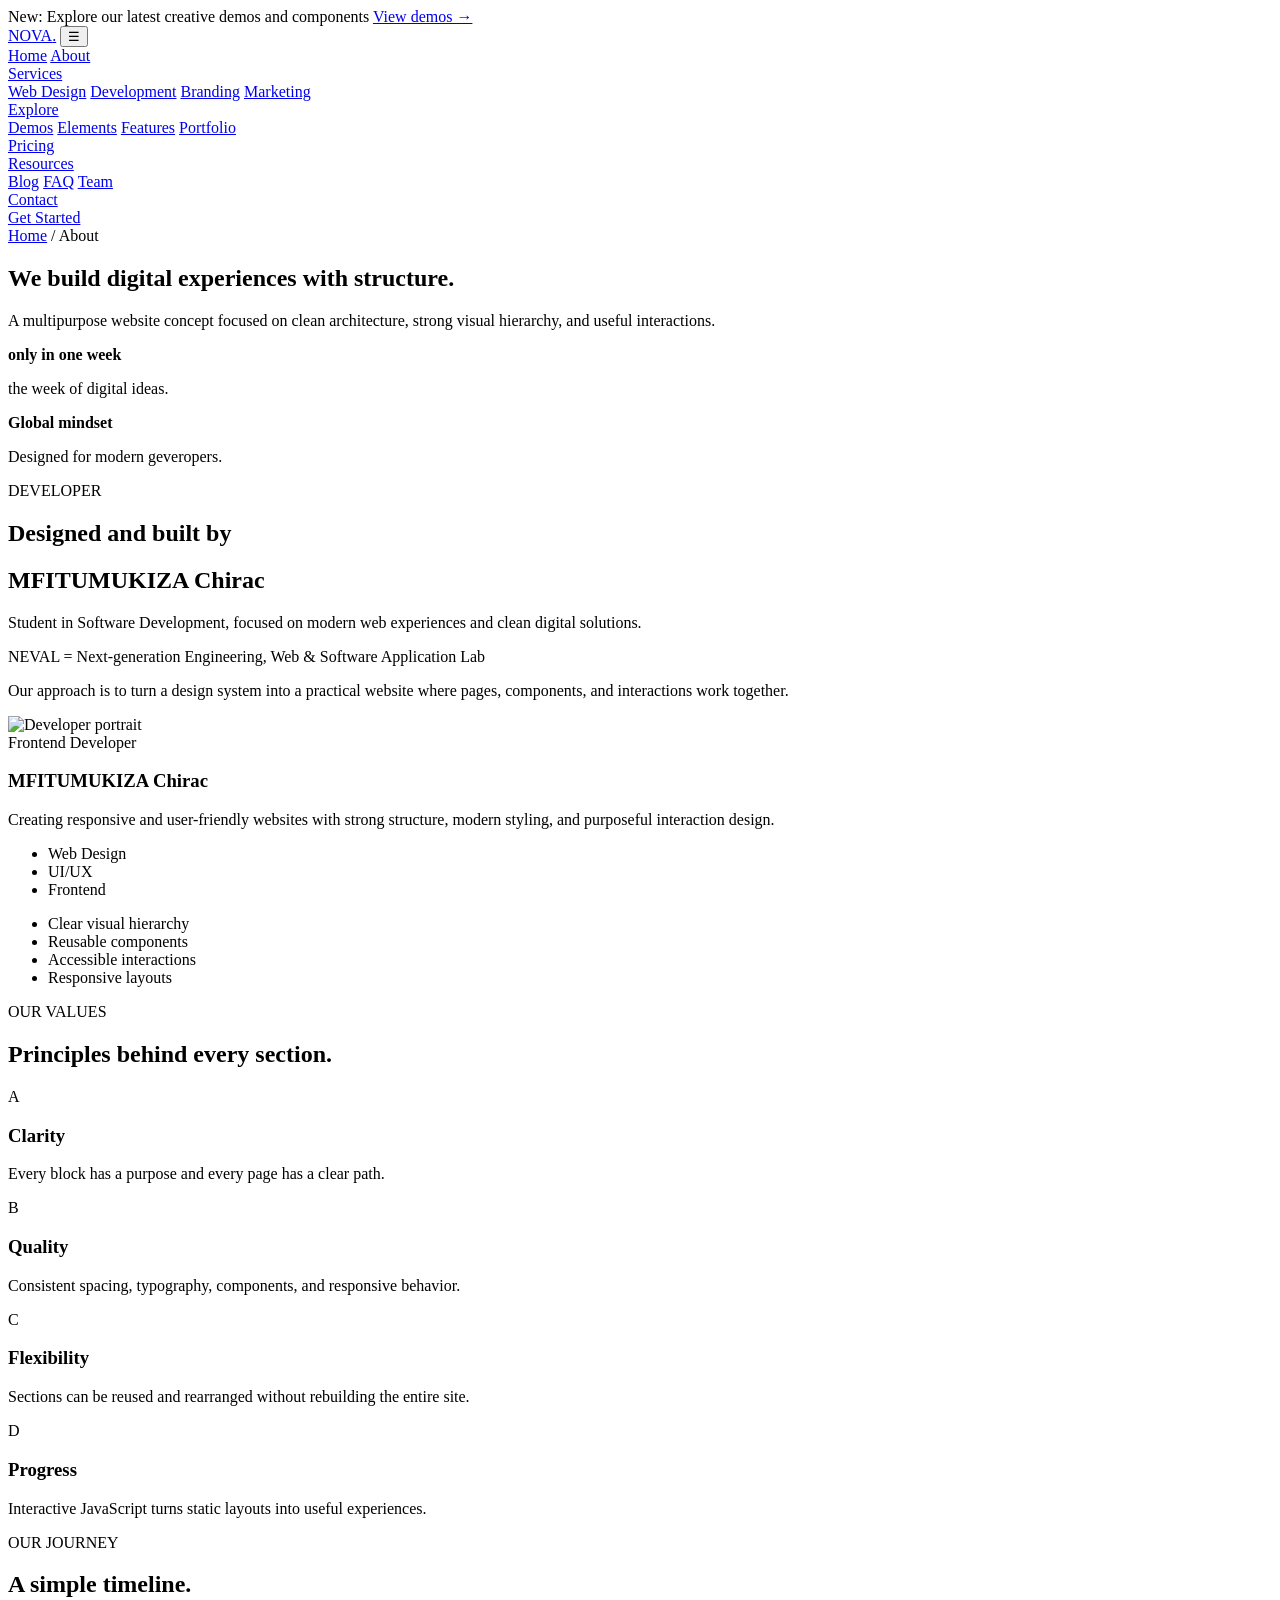
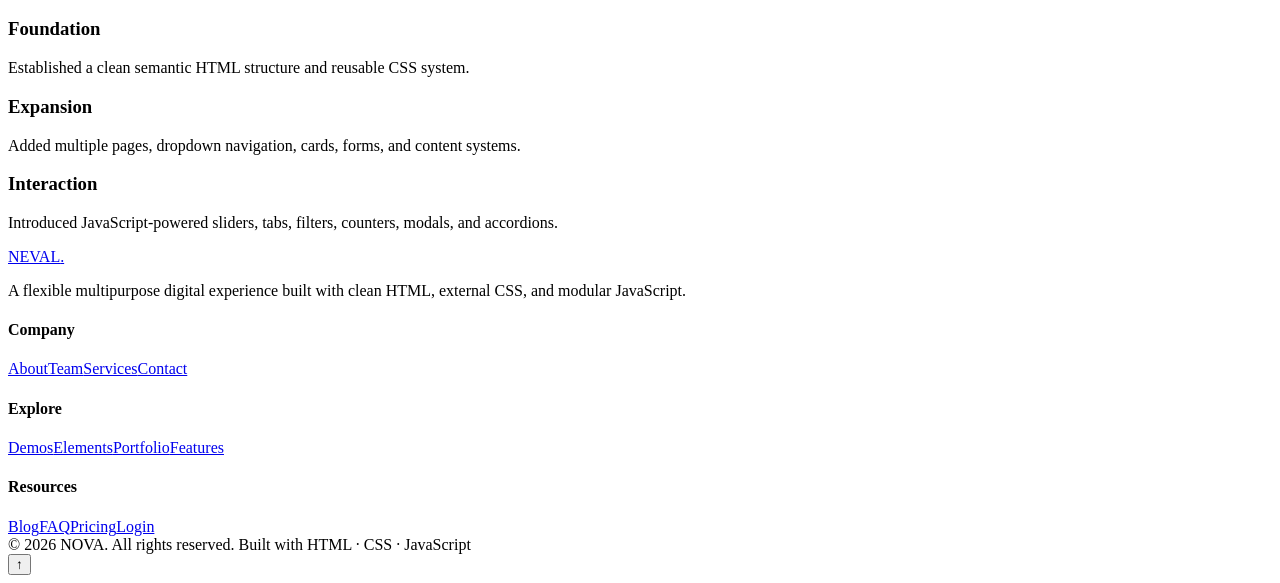
==== about.html @ 6ee4b614 "Add files via upload" ====
<!DOCTYPE html>
<html lang="en">

<head>
    <meta charset="UTF-8">
    <meta name="viewport" content="width=device-width, initial-scale=1.0">
    <meta name="description" content="NOVA multipurpose website">
    <title>About | NEVAL</title>
    <link rel="stylesheet" href="css/style.css">
    <link rel="stylesheet" href="css/animations.css">
    <link rel="stylesheet" href="css/responsive.css">
</head>

<body>

    <header class="site-header">
        <div class="topbar">
            <div class="container topbar-inner">
                <span>New: Explore our latest creative demos and components</span>
                <a href="demos.html">View demos →</a>
            </div>
        </div>
        <div class="container navbar">
            <a class="logo" href="index.html">NOVA<span>.</span></a>
            <button class="menu-toggle" aria-label="Open menu" aria-expanded="false">☰</button>
            <nav class="nav-menu">
                <a class="nav-link" data-page="index.html" href="index.html">Home</a>
                <a class="nav-link" data-page="about.html" href="about.html">About</a>
                <div class="nav-dropdown">
                    <a class="nav-link" href="services.html">Services</a>
                    <div class="dropdown-menu">
                        <a href="services.html">Web Design</a>
                        <a href="services.html#development">Development</a>
                        <a href="services.html#branding">Branding</a>
                        <a href="services.html#marketing">Marketing</a>
                    </div>
                </div>
                <div class="nav-dropdown">
                    <a class="nav-link" href="demos.html">Explore</a>
                    <div class="dropdown-menu">
                        <a href="demos.html">Demos</a>
                        <a href="elements.html">Elements</a>
                        <a href="features.html">Features</a>
                        <a href="portfolio.html">Portfolio</a>
                    </div>
                </div>
                <a class="nav-link" data-page="pricing.html" href="pricing.html">Pricing</a>
                <div class="nav-dropdown">
                    <a class="nav-link" href="blog.html">Resources</a>
                    <div class="dropdown-menu">
                        <a href="blog.html">Blog</a>
                        <a href="faq.html">FAQ</a>
                        <a href="team.html">Team</a>
                    </div>
                </div>
                <a class="nav-link" data-page="contact.html" href="contact.html">Contact</a>
            </nav>
            <div class="header-actions">
                <a class="btn btn-primary" href="contact.html">Get Started</a>
            </div>
        </div>
    </header>

    <main>
        <section class="page-hero">
            <div class="container">
                <div class="breadcrumbs"><a href="index.html">Home</a> / About</div>
                <h1>We build digital experiences with structure.</h1>
                <p>A multipurpose website concept focused on clean architecture, strong visual hierarchy, and useful interactions.</p>
            </div>
        </section>
        <section class="section">
            <div class="container split">
                <div class="visual-panel reveal">
                    <div class="floating-card one"><strong>only in one week</strong>
                        <p>the week of digital ideas.</p>
                    </div>
                    <div class="floating-card two">
                        <strong>Global mindset</strong>
                        <p>Designed for modern geveropers.</p>
                    </div>
                </div>
                <div class="reveal">
                    <span class="eyebrow">DEVELOPER</span>
                    <h2>Designed and built by</h2>
                    <h1>MFITUMUKIZA Chirac</h1>
                    <p>Student in Software Development, focused on modern web experiences and clean digital solutions.</p>
                    <p>NEVAL = Next-generation Engineering, Web & Software Application Lab</p>
                    <p>Our approach is to turn a design system into a practical website where pages, components, and interactions work together.</p>

                    <div class="developer-card">
                        <div class="developer-photo">
                            <img src="https://images.unsplash.com/photo-1500648767791-00dcc994a43e?auto=format&fit=crop&w=800&q=80" alt="Developer portrait" />
                        </div>
                        <div class="developer-info">
                            <span class="developer-role">Frontend Developer</span>
                            <h3>MFITUMUKIZA Chirac</h3>
                            <p>Creating responsive and user-friendly websites with strong structure, modern styling, and purposeful interaction design.</p>
                            <ul class="developer-meta">
                                <li>Web Design</li>
                                <li>UI/UX</li>
                                <li>Frontend</li>
                            </ul>
                        </div>
                    </div>

                    <ul class="check-list">
                        <li>Clear visual hierarchy</li>
                        <li>Reusable components</li>
                        <li>Accessible interactions</li>
                        <li>Responsive layouts</li>
                    </ul>
                </div>
            </div>
        </section>
        <section class="section section-soft">
            <div class="container">
                <div class="section-heading">
                    <span class="eyebrow">OUR VALUES</span>
                    <h2>Principles behind every section.</h2>
                </div>
                <div class="grid-4">
                    <article class="card reveal">
                        <div class="icon-box">A</div>
                        <h3>Clarity</h3>
                        <p>Every block has a purpose and every page has a clear path.</p>
                    </article>
                    <article class="card reveal">
                        <div class="icon-box">B</div>
                        <h3>Quality</h3>
                        <p>Consistent spacing, typography, components, and responsive behavior.</p>
                    </article>
                    <article class="card reveal">
                        <div class="icon-box">C</div>
                        <h3>Flexibility</h3>
                        <p>Sections can be reused and rearranged without rebuilding the entire site.</p>
                    </article>
                    <article class="card reveal">
                        <div class="icon-box">D</div>
                        <h3>Progress</h3>
                        <p>Interactive JavaScript turns static layouts into useful experiences.</p>
                    </article>
                </div>
            </div>
        </section>
        <section class="section">
            <div class="container">
                <div class="section-heading">
                    <span class="eyebrow">OUR JOURNEY</span>
                    <h2>A simple timeline.</h2>
                </div>
                <div class="timeline">
                    <div class="timeline-item reveal">
                        <div class="timeline-dot"></div>
                        <h3>Foundation</h3>
                        <p>Established a clean semantic HTML structure and reusable CSS system.</p>
                    </div>
                    <div class="timeline-item reveal">
                        <div class="timeline-dot"></div>
                        <h3>Expansion</h3>
                        <p>Added multiple pages, dropdown navigation, cards, forms, and content systems.</p>
                    </div>
                    <div class="timeline-item reveal">
                        <div class="timeline-dot"></div>
                        <h3>Interaction</h3>
                        <p>Introduced JavaScript-powered sliders, tabs, filters, counters, modals, and accordions.</p>
                    </div>
                </div>
            </div>
        </section>
    </main>

    <footer class="site-footer">
        <div class="container">
            <div class="footer-grid">
                <div class="footer-brand">
                    <a class="logo" href="index.html">NEVAL<span>.</span></a>
                    <p>A flexible multipurpose digital experience built with clean HTML, external CSS, and modular JavaScript.</p>
                </div>
                <div class="footer-col">
                    <h4>Company</h4>
                    <a href="about.html">About</a><a href="team.html">Team</a><a href="services.html">Services</a><a href="contact.html">Contact</a>
                </div>
                <div class="footer-col">
                    <h4>Explore</h4>
                    <a href="demos.html">Demos</a><a href="elements.html">Elements</a><a href="portfolio.html">Portfolio</a><a href="features.html">Features</a>
                </div>
                <div class="footer-col">
                    <h4>Resources</h4>
                    <a href="blog.html">Blog</a><a href="faq.html">FAQ</a><a href="pricing.html">Pricing</a><a href="login.html">Login</a>
                </div>
            </div>
            <div class="footer-bottom">
                <span>© 2026 NOVA. All rights reserved.</span>
                <span>Built with HTML · CSS · JavaScript</span>
            </div>
        </div>
    </footer>
    <button class="back-to-top" aria-label="Back to top">↑</button>

    <script src="js/navigation.js"></script>
    <script src="js/script.js"></script>
    <script src="js/slider.js"></script>
    <script src="js/filters.js"></script>
    <script src="js/forms.js"></script>
</body>

</html>
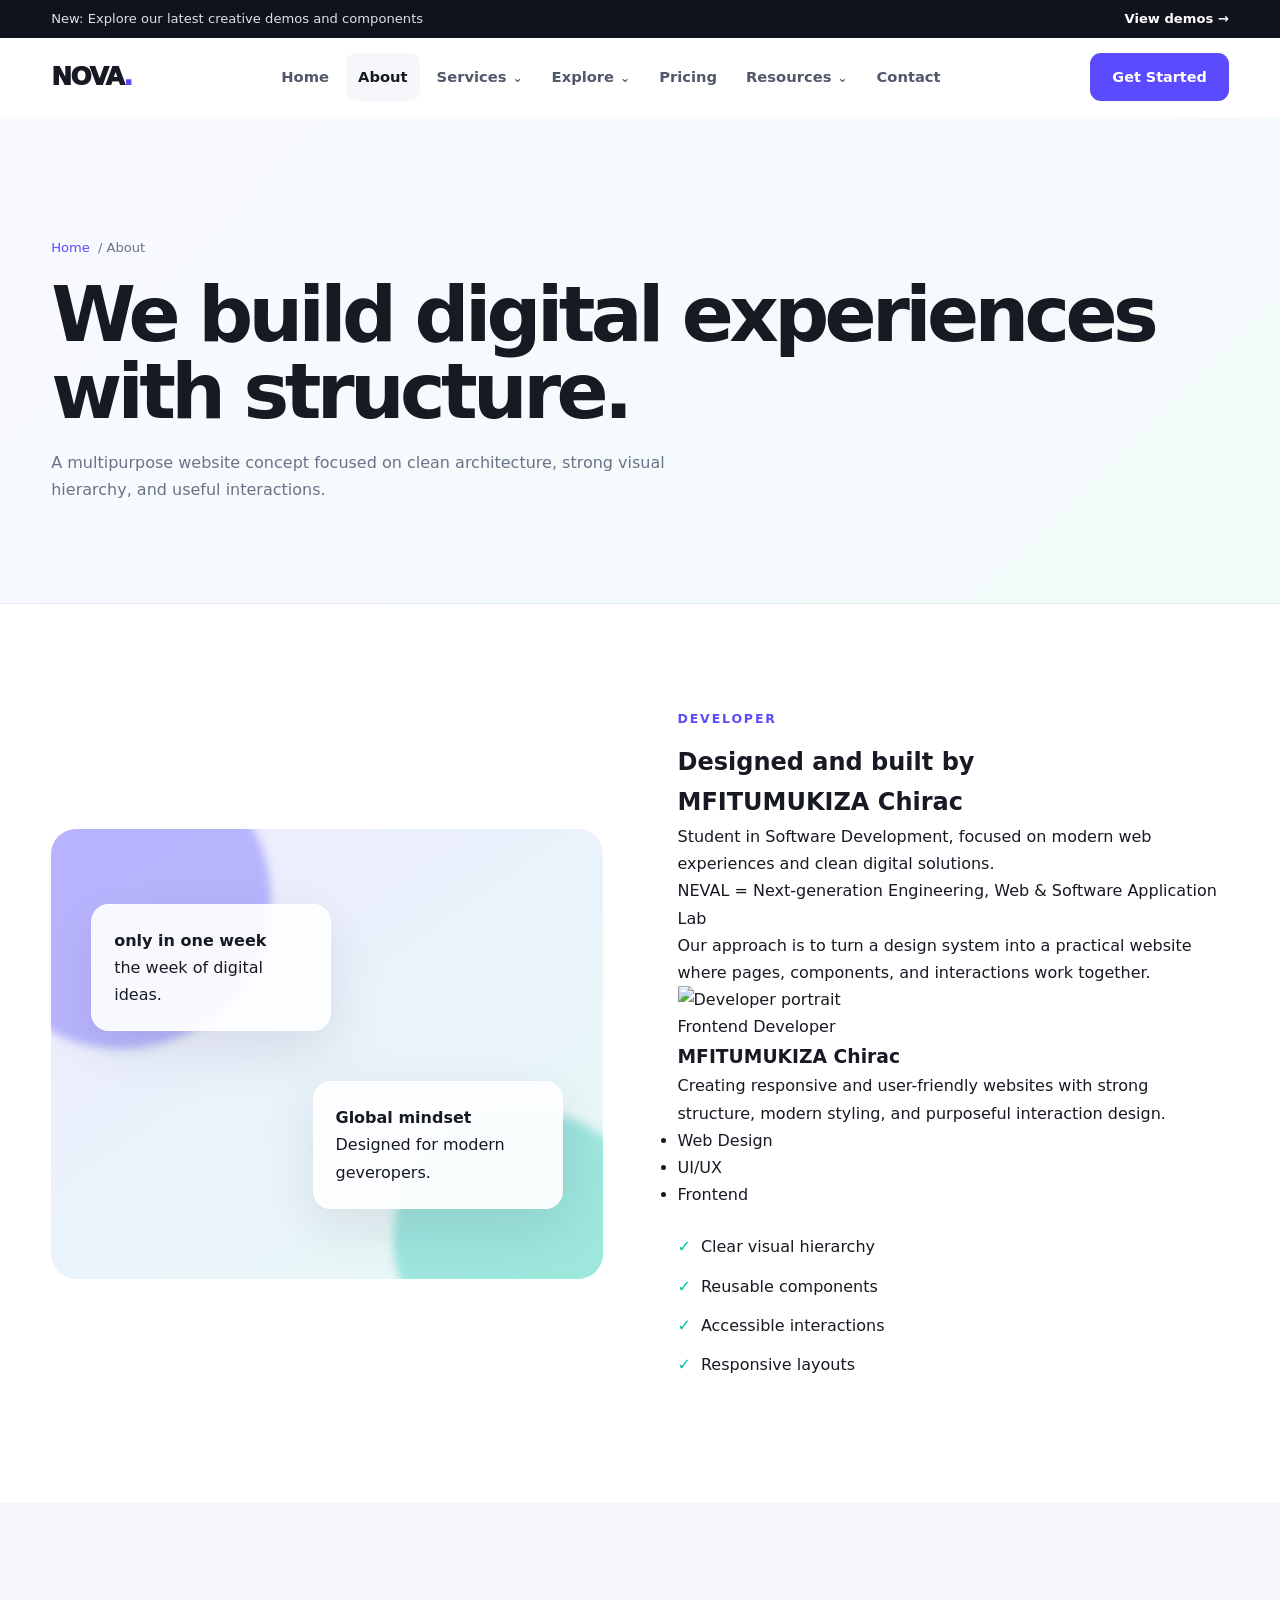
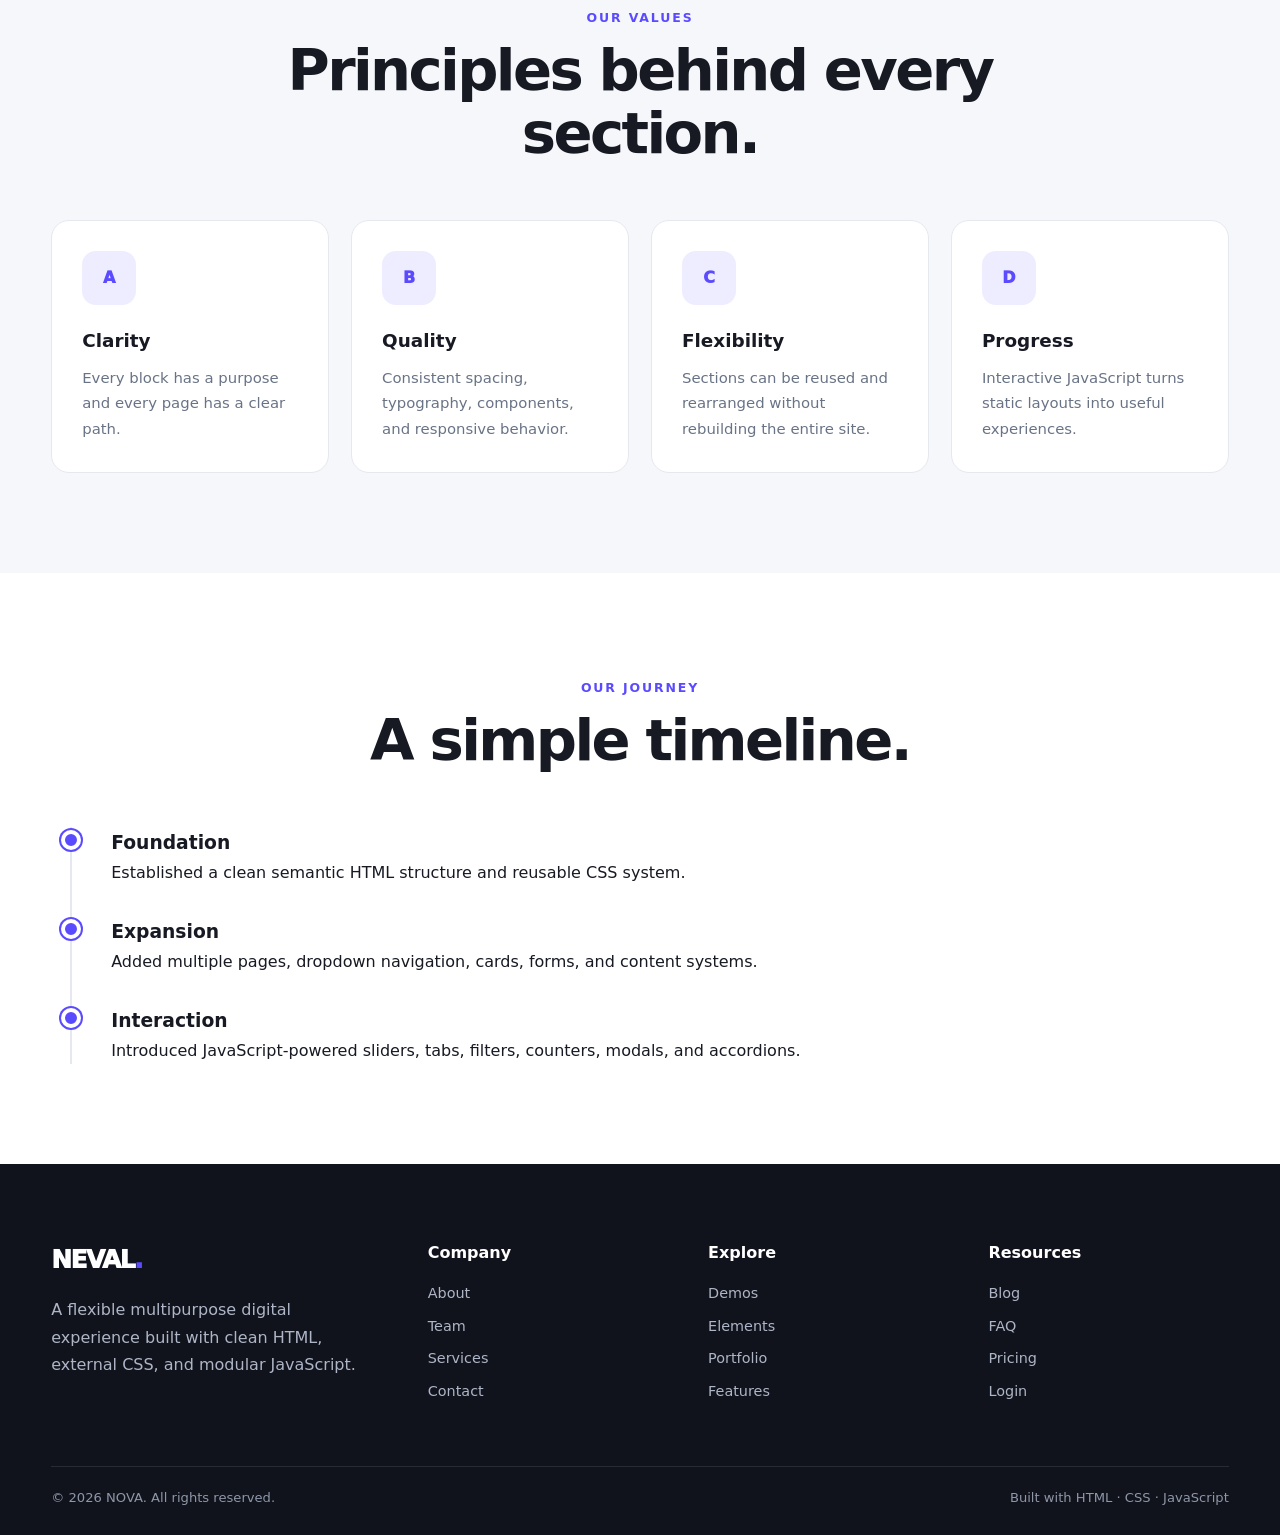
==== commit 0ed831a4: "Update stylesheet links to use relative paths" ====
--- a/about.html
+++ b/about.html
@@ -6,9 +6,9 @@
     <meta name="viewport" content="width=device-width, initial-scale=1.0">
     <meta name="description" content="NOVA multipurpose website">
     <title>About | NEVAL</title>
-    <link rel="stylesheet" href="css/style.css">
-    <link rel="stylesheet" href="css/animations.css">
-    <link rel="stylesheet" href="css/responsive.css">
+    <link rel="stylesheet" href="./style.css">
+    <link rel="stylesheet" href="./animations.css">
+    <link rel="stylesheet" href="./responsive.css">
 </head>
 
 <body>
@@ -198,11 +198,11 @@
     </footer>
     <button class="back-to-top" aria-label="Back to top">↑</button>
 
-    <script src="js/navigation.js"></script>
-    <script src="js/script.js"></script>
-    <script src="js/slider.js"></script>
-    <script src="js/filters.js"></script>
-    <script src="js/forms.js"></script>
+    <script src="./navigation.js"></script>
+    <script src="./script.js"></script>
+    <script src="./slider.js"></script>
+    <script src="./filters.js"></script>
+    <script src="./forms.js"></script>
 </body>
 
-</html>+</html>
--- a/style.css
+++ b/style.css
@@ -0,0 +1,947 @@
+/* =========================================================
+   NOVA — ORGANIZED EXTERNAL CSS
+   =========================================================
+   This file is intentionally grouped by responsibility.
+
+   01  Variables
+   02  Reset / Base
+   03  Global Layout
+   04  Typography
+   05–06 Header / Navigation
+   07  Buttons
+   08  Hero Sections
+   09  Logo Strip
+   10  Grids
+   11–17 Cards / Components / Statistics
+   18  Inner Page Hero
+   19–26 Demos / Filters / Portfolio / Tabs / Pricing / FAQ / Team / Blog
+   27  Forms
+   28  CTA
+   29  Footer
+   30  Modals
+   31–35 Utility Components
+   36–38 Responsive Layout
+   ========================================================= */
+
+/* =========================================================
+   NOVA MULTIPURPOSE WEBSITE
+   Main external stylesheet
+   ========================================================= */
+
+
+
+/* =========================================================
+   01. VARIABLES
+   ========================================================= */
+
+:root {
+    --bg: #ffffff;
+    --surface: #f5f7fb;
+    --surface-2: #eef1f7;
+    --text: #171923;
+    --muted: #697386;
+    --line: #e5e8ef;
+    --primary: #5b4bff;
+    --primary-dark: #4435d9;
+    --accent: #00c2a8;
+    --dark: #10131c;
+    --dark-2: #171b27;
+    --white: #fff;
+    --shadow: 0 18px 55px rgba(19, 24, 40, .10);
+    --radius: 18px;
+    --container: 1180px;
+}
+
+
+
+/* =========================================================
+   02. RESET AND BASE
+   ========================================================= */
+
+* { box-sizing: border-box; margin: 0; padding: 0; }
+
+html { scroll-behavior: smooth; }
+
+body {
+    font-family: Inter, ui-sans-serif, system-ui, -apple-system, BlinkMacSystemFont, "Segoe UI", sans-serif;
+    color: var(--text);
+    background: var(--bg);
+    line-height: 1.7;
+}
+
+body.modal-open { overflow: hidden; }
+
+a { color: inherit; text-decoration: none; }
+button, input, textarea, select { font: inherit; }
+button { cursor: pointer; }
+img { max-width: 100%; display: block; }
+
+
+
+/* =========================================================
+   03. GLOBAL LAYOUT
+   ========================================================= */
+
+.container {
+    width: min(92%, var(--container));
+    margin-inline: auto;
+}
+
+.section { padding: 100px 0; }
+.section-sm { padding: 70px 0; }
+.section-dark { background: var(--dark); color: var(--white); }
+.section-soft { background: var(--surface); }
+
+
+
+/* =========================================================
+   04. TYPOGRAPHY
+   ========================================================= */
+
+.section-heading {
+    max-width: 720px;
+    margin: 0 auto 55px;
+    text-align: center;
+}
+
+.section-heading.left { text-align: left; margin-left: 0; }
+
+.eyebrow {
+    display: inline-block;
+    color: var(--primary);
+    font-size: .78rem;
+    font-weight: 800;
+    letter-spacing: .15em;
+    margin-bottom: 12px;
+}
+
+.section-dark .eyebrow { color: #9c93ff; }
+
+.section-heading h2 {
+    font-size: clamp(2.1rem, 5vw, 3.6rem);
+    line-height: 1.08;
+    letter-spacing: -.045em;
+    margin-bottom: 18px;
+}
+
+.section-heading p { color: var(--muted); }
+.section-dark .section-heading p { color: #aeb5c6; }
+
+
+
+/* =========================================================
+   05. HEADER — TOPBAR
+   ========================================================= */
+
+.topbar {
+    background: var(--dark);
+    color: #dbe0eb;
+    font-size: .82rem;
+}
+
+.topbar-inner {
+    min-height: 38px;
+    display: flex;
+    justify-content: space-between;
+    align-items: center;
+    gap: 20px;
+}
+
+.topbar a { color: #fff; font-weight: 700; }
+
+
+
+/* =========================================================
+   06. HEADER — NAVIGATION
+   ========================================================= */
+
+.site-header {
+    position: sticky;
+    top: 0;
+    z-index: 1000;
+    background: rgba(255,255,255,.94);
+    backdrop-filter: blur(18px);
+    border-bottom: 1px solid transparent;
+    transition: .25s ease;
+}
+
+.site-header.scrolled {
+    border-color: var(--line);
+    box-shadow: 0 8px 30px rgba(0,0,0,.05);
+}
+
+.navbar {
+    min-height: 78px;
+    display: flex;
+    align-items: center;
+    justify-content: space-between;
+    gap: 25px;
+}
+
+.logo {
+    font-size: 1.55rem;
+    font-weight: 950;
+    letter-spacing: -.06em;
+}
+
+.logo span { color: var(--primary); }
+
+.nav-menu {
+    display: flex;
+    align-items: center;
+    gap: 5px;
+}
+
+.nav-link {
+    position: relative;
+    padding: 11px 12px;
+    color: #50586a;
+    font-size: .92rem;
+    font-weight: 700;
+    border-radius: 10px;
+}
+
+.nav-link:hover, .nav-link.active { color: var(--text); background: var(--surface); }
+
+.nav-dropdown { position: relative; }
+.nav-dropdown > .nav-link::after { content: "⌄"; margin-left: 6px; font-size: .75rem; }
+
+.dropdown-menu {
+    position: absolute;
+    top: calc(100% + 12px);
+    left: 0;
+    width: 230px;
+    padding: 10px;
+    background: var(--white);
+    border: 1px solid var(--line);
+    border-radius: 14px;
+    box-shadow: var(--shadow);
+    opacity: 0;
+    visibility: hidden;
+    transform: translateY(8px);
+    transition: .2s ease;
+}
+
+.nav-dropdown:hover .dropdown-menu,
+.nav-dropdown.open .dropdown-menu {
+    opacity: 1;
+    visibility: visible;
+    transform: translateY(0);
+}
+
+.dropdown-menu a {
+    display: block;
+    padding: 10px 12px;
+    border-radius: 9px;
+    color: var(--muted);
+    font-size: .9rem;
+}
+
+.dropdown-menu a:hover { background: var(--surface); color: var(--text); }
+
+.header-actions { display: flex; align-items: center; gap: 10px; }
+
+.menu-toggle {
+    display: none;
+    border: 0;
+    background: var(--surface);
+    border-radius: 10px;
+    width: 44px;
+    height: 44px;
+    font-size: 1.25rem;
+}
+
+
+
+/* =========================================================
+   07. BUTTONS
+   ========================================================= */
+
+.btn {
+    display: inline-flex;
+    align-items: center;
+    justify-content: center;
+    gap: 9px;
+    min-height: 48px;
+    padding: 0 21px;
+    border-radius: 11px;
+    border: 1px solid transparent;
+    font-weight: 800;
+    font-size: .9rem;
+    transition: .2s ease;
+}
+
+.btn:hover { transform: translateY(-2px); }
+.btn-primary { background: var(--primary); color: #fff; }
+.btn-primary:hover { background: var(--primary-dark); }
+.btn-outline { border-color: var(--line); background: #fff; }
+.btn-dark { background: var(--dark); color: #fff; }
+.btn-light { background: #fff; color: var(--dark); }
+.btn-ghost { background: transparent; }
+
+
+
+/* =========================================================
+   08. HERO SECTIONS
+   ========================================================= */
+
+.hero {
+    min-height: 720px;
+    display: grid;
+    align-items: center;
+    position: relative;
+    overflow: hidden;
+    background:
+        radial-gradient(circle at 80% 20%, rgba(91,75,255,.18), transparent 32%),
+        radial-gradient(circle at 20% 90%, rgba(0,194,168,.12), transparent 30%),
+        #fafbff;
+}
+
+.hero-grid {
+    display: grid;
+    grid-template-columns: 1.05fr .95fr;
+    gap: 70px;
+    align-items: center;
+}
+
+.hero h1 {
+    max-width: 750px;
+    font-size: clamp(3.2rem, 7vw, 6.5rem);
+    line-height: .94;
+    letter-spacing: -.065em;
+    margin: 12px 0 25px;
+}
+
+.hero h1 span { color: var(--primary); }
+
+.hero p {
+    max-width: 620px;
+    color: var(--muted);
+    font-size: 1.08rem;
+    margin-bottom: 30px;
+}
+
+.hero-actions { display: flex; flex-wrap: wrap; gap: 12px; }
+
+.hero-card {
+    position: relative;
+    min-height: 470px;
+    padding: 28px;
+    border-radius: 28px;
+    background: linear-gradient(145deg, #171b27, #2c3150);
+    box-shadow: 0 35px 90px rgba(20,22,40,.24);
+    color: #fff;
+    overflow: hidden;
+}
+
+.hero-card::before {
+    content: "";
+    position: absolute;
+    width: 250px; height: 250px;
+    border-radius: 50%;
+    background: rgba(91,75,255,.5);
+    filter: blur(20px);
+    right: -50px; top: -70px;
+}
+
+.mock-window {
+    position: absolute;
+    inset: 70px 28px 28px;
+    background: rgba(255,255,255,.08);
+    border: 1px solid rgba(255,255,255,.13);
+    border-radius: 18px;
+    padding: 18px;
+    backdrop-filter: blur(12px);
+}
+
+.mock-bar { display: flex; gap: 6px; margin-bottom: 20px; }
+.mock-dot { width: 8px; height: 8px; border-radius: 50%; background: #dbe0eb; opacity: .6; }
+
+.mock-content {
+    height: 300px;
+    display: grid;
+    grid-template-columns: 1fr 1fr;
+    gap: 12px;
+}
+
+.mock-box {
+    border-radius: 12px;
+    background: linear-gradient(135deg, rgba(255,255,255,.16), rgba(255,255,255,.04));
+}
+
+.mock-box.large { grid-column: 1 / -1; }
+
+
+
+/* =========================================================
+   09. LOGO STRIP
+   ========================================================= */
+
+.logo-strip {
+    padding: 35px 0;
+    border-bottom: 1px solid var(--line);
+    border-top: 1px solid var(--line);
+}
+
+.logo-list {
+    display: grid;
+    grid-template-columns: repeat(5, 1fr);
+    gap: 20px;
+    align-items: center;
+}
+
+.logo-list span {
+    text-align: center;
+    font-weight: 900;
+    color: #9ba2b0;
+    letter-spacing: .08em;
+}
+
+
+
+/* =========================================================
+   10. GRIDS
+   ========================================================= */
+
+.grid-3 { display: grid; grid-template-columns: repeat(3, 1fr); gap: 24px; }
+.grid-4 { display: grid; grid-template-columns: repeat(4, 1fr); gap: 22px; }
+.grid-2 { display: grid; grid-template-columns: repeat(2, 1fr); gap: 28px; }
+
+
+
+/* =========================================================
+   11. CARDS AND COMPONENTS
+   ========================================================= */
+
+.card {
+    padding: 30px;
+    border: 1px solid var(--line);
+    border-radius: var(--radius);
+    background: #fff;
+    transition: .25s ease;
+}
+
+.card:hover { transform: translateY(-7px); box-shadow: var(--shadow); }
+
+
+
+/* =========================================================
+   12. ICONS
+   ========================================================= */
+
+.icon-box {
+    width: 54px;
+    height: 54px;
+    display: grid;
+    place-items: center;
+    border-radius: 14px;
+    background: #eeecff;
+    color: var(--primary);
+    font-weight: 950;
+    margin-bottom: 20px;
+}
+
+.card h3 { margin-bottom: 10px; font-size: 1.15rem; }
+.card p { color: var(--muted); font-size: .93rem; }
+
+
+
+/* =========================================================
+   13. SPLIT / VISUAL SECTIONS
+   ========================================================= */
+
+.split {
+    display: grid;
+    grid-template-columns: 1fr 1fr;
+    gap: 75px;
+    align-items: center;
+}
+
+
+
+/* =========================================================
+   14. VISUAL PANELS
+   ========================================================= */
+
+.visual-panel {
+    min-height: 450px;
+    border-radius: 25px;
+    background: linear-gradient(145deg, #ecebff, #e8faf6);
+    position: relative;
+    overflow: hidden;
+}
+
+.visual-panel::before,
+.visual-panel::after {
+    content: "";
+    position: absolute;
+    border-radius: 50%;
+    filter: blur(4px);
+}
+
+.visual-panel::before {
+    width: 300px; height: 300px;
+    background: rgba(91,75,255,.35);
+    top: -80px; left: -80px;
+}
+
+.visual-panel::after {
+    width: 260px; height: 260px;
+    background: rgba(0,194,168,.32);
+    bottom: -90px; right: -50px;
+}
+
+
+
+/* =========================================================
+   15. FLOATING CARDS
+   ========================================================= */
+
+.floating-card {
+    position: absolute;
+    z-index: 2;
+    background: rgba(255,255,255,.9);
+    border: 1px solid rgba(255,255,255,.8);
+    box-shadow: var(--shadow);
+    border-radius: 18px;
+    padding: 22px;
+}
+
+.floating-card.one { left: 40px; top: 75px; width: 240px; }
+.floating-card.two { right: 40px; bottom: 70px; width: 250px; }
+
+
+
+/* =========================================================
+   16. LISTS
+   ========================================================= */
+
+.check-list { list-style: none; display: grid; gap: 12px; margin: 25px 0; }
+.check-list li::before { content: "✓"; color: var(--accent); font-weight: 900; margin-right: 10px; }
+
+
+
+/* =========================================================
+   17. STATISTICS
+   ========================================================= */
+
+.stats-grid {
+    display: grid;
+    grid-template-columns: repeat(4, 1fr);
+    gap: 20px;
+}
+
+.stat {
+    text-align: center;
+    padding: 30px;
+    border: 1px solid rgba(255,255,255,.1);
+    border-radius: 16px;
+    background: rgba(255,255,255,.04);
+}
+
+.stat strong { display: block; font-size: 2.6rem; line-height: 1; margin-bottom: 8px; }
+.stat span { color: #aeb5c6; font-size: .9rem; }
+
+
+
+/* =========================================================
+   18. INNER PAGE HERO
+   ========================================================= */
+
+.page-hero {
+    padding: 120px 0 100px;
+    background: linear-gradient(135deg, #f8f9ff, #f3fbfa);
+    border-bottom: 1px solid var(--line);
+}
+
+.page-hero h1 {
+    font-size: clamp(2.8rem, 6vw, 5rem);
+    line-height: 1;
+    letter-spacing: -.06em;
+    margin-bottom: 18px;
+}
+
+.page-hero p { max-width: 680px; color: var(--muted); }
+
+.breadcrumbs { display: flex; gap: 8px; color: var(--muted); font-size: .82rem; margin-bottom: 18px; }
+.breadcrumbs a { color: var(--primary); }
+
+
+
+/* =========================================================
+   19. DEMOS
+   ========================================================= */
+
+.demo-card {
+    overflow: hidden;
+    padding: 0;
+}
+
+.demo-preview {
+    height: 230px;
+    padding: 20px;
+    background: linear-gradient(135deg, #171b27, #5b4bff);
+    position: relative;
+}
+
+.demo-preview::after {
+    content: "";
+    position: absolute;
+    inset: 45px 25px 20px;
+    border-radius: 12px;
+    background: rgba(255,255,255,.9);
+}
+
+.demo-info { padding: 25px; }
+
+
+
+/* =========================================================
+   20. FILTERS
+   ========================================================= */
+
+.filter-bar {
+    display: flex;
+    justify-content: center;
+    flex-wrap: wrap;
+    gap: 9px;
+    margin-bottom: 35px;
+}
+
+.filter-btn {
+    border: 1px solid var(--line);
+    background: #fff;
+    padding: 9px 16px;
+    border-radius: 999px;
+    font-weight: 700;
+    color: var(--muted);
+}
+
+.filter-btn.active { background: var(--primary); color: #fff; border-color: var(--primary); }
+
+
+
+/* =========================================================
+   21. PORTFOLIO
+   ========================================================= */
+
+.portfolio-card { overflow: hidden; }
+.portfolio-image {
+    height: 250px;
+    background: linear-gradient(135deg, #dcd8ff, #c8f4eb);
+    display: grid;
+    place-items: center;
+    font-size: 3rem;
+    color: rgba(23,25,35,.3);
+}
+.portfolio-meta { padding: 22px; }
+.portfolio-meta small { color: var(--primary); font-weight: 800; }
+
+
+
+/* =========================================================
+   22. TABS
+   ========================================================= */
+
+.tabs { margin-top: 25px; }
+.tab-buttons { display: flex; gap: 8px; flex-wrap: wrap; border-bottom: 1px solid var(--line); }
+.tab-btn { border: 0; background: transparent; padding: 13px 17px; font-weight: 800; color: var(--muted); }
+.tab-btn.active { color: var(--primary); border-bottom: 2px solid var(--primary); }
+.tab-panel { display: none; padding-top: 28px; }
+.tab-panel.active { display: block; }
+
+
+
+/* =========================================================
+   23. PRICING
+   ========================================================= */
+
+.pricing-toggle {
+    display: flex;
+    justify-content: center;
+    gap: 8px;
+    margin-bottom: 35px;
+}
+
+.price-card { position: relative; }
+.price-card.featured { border: 2px solid var(--primary); transform: translateY(-10px); }
+.badge {
+    position: absolute;
+    top: 18px; right: 18px;
+    background: var(--primary);
+    color: #fff;
+    border-radius: 999px;
+    padding: 5px 10px;
+    font-size: .7rem;
+    font-weight: 900;
+}
+.price { font-size: 3.2rem; font-weight: 950; letter-spacing: -.05em; margin: 18px 0; }
+.price span { font-size: .9rem; color: var(--muted); font-weight: 600; }
+
+
+
+/* =========================================================
+   24. FAQ ACCORDION
+   ========================================================= */
+
+.faq-list { max-width: 850px; margin: auto; }
+.faq-item { border-bottom: 1px solid var(--line); }
+.faq-question {
+    width: 100%;
+    padding: 22px 0;
+    border: 0;
+    background: transparent;
+    display: flex;
+    justify-content: space-between;
+    text-align: left;
+    font-weight: 850;
+    font-size: 1rem;
+}
+.faq-answer { max-height: 0; overflow: hidden; transition: .3s ease; color: var(--muted); }
+.faq-item.open .faq-answer { max-height: 180px; padding-bottom: 20px; }
+
+
+
+/* =========================================================
+   25. TEAM
+   ========================================================= */
+
+.team-card { text-align: center; }
+.avatar {
+    width: 100px; height: 100px; border-radius: 50%;
+    margin: 0 auto 18px;
+    display: grid; place-items: center;
+    background: linear-gradient(135deg, #5b4bff, #00c2a8);
+    color: #fff; font-size: 1.6rem; font-weight: 950;
+}
+
+
+
+/* =========================================================
+   26. BLOG
+   ========================================================= */
+
+.blog-card { overflow: hidden; }
+.blog-cover { height: 220px; background: linear-gradient(135deg, #171b27, #5b4bff); }
+.blog-body { padding: 25px; }
+.blog-body small { color: var(--primary); font-weight: 800; }
+
+
+
+/* =========================================================
+   27. FORMS
+   ========================================================= */
+
+.form-grid { display: grid; grid-template-columns: 1fr 1fr; gap: 18px; }
+.form-group { display: grid; gap: 8px; }
+.form-group.full { grid-column: 1 / -1; }
+.form-group label { font-weight: 800; font-size: .86rem; }
+.form-control {
+    width: 100%;
+    border: 1px solid var(--line);
+    border-radius: 11px;
+    min-height: 50px;
+    padding: 12px 14px;
+    outline: 0;
+    background: #fff;
+}
+textarea.form-control { min-height: 160px; resize: vertical; }
+.form-control:focus { border-color: var(--primary); box-shadow: 0 0 0 4px rgba(91,75,255,.1); }
+.form-message { display: none; margin-top: 15px; padding: 12px; border-radius: 10px; }
+.form-message.success { display: block; background: #e7faf5; color: #14715f; }
+.form-message.error { display: block; background: #fff0f0; color: #a52323; }
+
+
+
+/* =========================================================
+   28. CALL TO ACTION
+   ========================================================= */
+
+.cta {
+    border-radius: 28px;
+    padding: 65px;
+    background: linear-gradient(135deg, var(--primary), #7b70ff);
+    color: #fff;
+    display: flex;
+    justify-content: space-between;
+    align-items: center;
+    gap: 30px;
+}
+.cta h2 { font-size: clamp(2rem, 4vw, 3.2rem); line-height: 1.05; letter-spacing: -.04em; }
+.cta p { color: #e5e2ff; margin-top: 10px; }
+
+
+
+/* =========================================================
+   29. FOOTER
+   ========================================================= */
+
+.site-footer { background: var(--dark); color: #fff; padding: 75px 0 25px; }
+.footer-grid { display: grid; grid-template-columns: 1.4fr repeat(3, 1fr); gap: 40px; }
+.footer-brand p { color: #aeb5c6; max-width: 330px; margin-top: 15px; }
+.footer-col h4 { margin-bottom: 15px; }
+.footer-col a { display: block; color: #aeb5c6; margin: 8px 0; font-size: .9rem; }
+.footer-col a:hover { color: #fff; }
+.footer-bottom { margin-top: 55px; padding-top: 20px; border-top: 1px solid rgba(255,255,255,.1); color: #8e96a8; font-size: .82rem; display: flex; justify-content: space-between; gap: 20px; }
+
+
+
+/* =========================================================
+   30. MODALS
+   ========================================================= */
+
+.modal {
+    position: fixed; inset: 0; z-index: 2000;
+    background: rgba(10,12,20,.7);
+    display: none; place-items: center; padding: 20px;
+}
+.modal.open { display: grid; }
+.modal-content {
+    width: min(620px, 100%);
+    background: #fff; border-radius: 20px; padding: 30px;
+    position: relative; box-shadow: 0 35px 100px rgba(0,0,0,.3);
+}
+.modal-close {
+    position: absolute; top: 12px; right: 15px;
+    border: 0; background: var(--surface); width: 38px; height: 38px;
+    border-radius: 50%; font-size: 1.2rem;
+}
+
+
+
+/* =========================================================
+   31. BACK TO TOP
+   ========================================================= */
+
+.back-to-top {
+    position: fixed; right: 22px; bottom: 22px; z-index: 900;
+    width: 45px; height: 45px; border: 0; border-radius: 50%;
+    background: var(--primary); color: #fff;
+    opacity: 0; visibility: hidden; transition: .2s;
+}
+.back-to-top.show { opacity: 1; visibility: visible; }
+
+
+
+/* =========================================================
+   32. SCROLL REVEAL
+   ========================================================= */
+
+.reveal { opacity: 0; transform: translateY(25px); transition: .7s ease; }
+.reveal.visible { opacity: 1; transform: none; }
+
+
+
+/* =========================================================
+   33. SEARCH
+   ========================================================= */
+
+.search-box { position: relative; max-width: 620px; margin: 0 auto 35px; }
+.search-box input { padding-left: 45px; }
+.search-icon { position: absolute; left: 16px; top: 13px; color: var(--muted); }
+
+
+
+/* =========================================================
+   34. AUTHENTICATION
+   ========================================================= */
+
+.login-wrap {
+    min-height: calc(100vh - 120px);
+    display: grid; place-items: center;
+    background: var(--surface);
+}
+.auth-card { width: min(480px, 100%); background: #fff; padding: 38px; border-radius: 22px; box-shadow: var(--shadow); }
+.auth-card h1 { margin-bottom: 10px; }
+.auth-card > p { color: var(--muted); margin-bottom: 25px; }
+
+
+
+/* =========================================================
+   35. TIMELINE
+   ========================================================= */
+
+.timeline { position: relative; display: grid; gap: 30px; }
+.timeline::before { content: ""; position: absolute; left: 19px; top: 0; bottom: 0; width: 2px; background: var(--line); }
+.timeline-item { position: relative; padding-left: 60px; }
+.timeline-dot { position: absolute; left: 10px; top: 3px; width: 20px; height: 20px; border-radius: 50%; background: var(--primary); border: 4px solid #fff; box-shadow: 0 0 0 2px var(--primary); }
+
+
+
+/* =========================================================
+   36. RESPONSIVE — TABLET
+   ========================================================= */
+
+@media (max-width: 1050px) {
+    .nav-menu { gap: 0; }
+    .nav-link { padding-inline: 8px; }
+    .hero-grid, .split { gap: 40px; }
+    .grid-4 { grid-template-columns: repeat(2, 1fr); }
+}
+
+
+
+/* =========================================================
+   37. RESPONSIVE — MOBILE
+   ========================================================= */
+
+@media (max-width: 820px) {
+    .topbar-inner { justify-content: center; text-align: center; }
+    .topbar-inner span { display: none; }
+
+    .menu-toggle { display: block; }
+    .header-actions .btn { display: none; }
+
+    .nav-menu {
+        position: absolute;
+        top: 100%;
+        left: 0; right: 0;
+        background: #fff;
+        border-bottom: 1px solid var(--line);
+        padding: 12px 4%;
+        display: none;
+        flex-direction: column;
+        align-items: stretch;
+    }
+    .nav-menu.open { display: flex; }
+    .nav-link { display: block; padding: 12px; }
+    .dropdown-menu {
+        position: static;
+        display: none;
+        width: 100%;
+        opacity: 1;
+        visibility: visible;
+        transform: none;
+        box-shadow: none;
+        border: 0;
+        padding: 0 10px;
+    }
+    .nav-dropdown.open .dropdown-menu { display: block; }
+
+    .hero { min-height: auto; padding: 90px 0; }
+    .hero-grid, .split, .grid-2 { grid-template-columns: 1fr; }
+    .hero-card { min-height: 390px; }
+    .stats-grid { grid-template-columns: repeat(2, 1fr); }
+    .logo-list { grid-template-columns: repeat(3, 1fr); }
+    .footer-grid { grid-template-columns: 1fr 1fr; }
+    .cta { padding: 45px 30px; flex-direction: column; align-items: flex-start; }
+}
+
+
+
+/* =========================================================
+   38. RESPONSIVE — SMALL MOBILE
+   ========================================================= */
+
+@media (max-width: 560px) {
+    .section { padding: 70px 0; }
+    .section-heading { margin-bottom: 35px; }
+    .grid-3, .grid-4 { grid-template-columns: 1fr; }
+    .stats-grid { grid-template-columns: 1fr 1fr; }
+    .logo-list { grid-template-columns: 1fr 1fr; }
+    .form-grid { grid-template-columns: 1fr; }
+    .form-group.full { grid-column: auto; }
+    .footer-grid { grid-template-columns: 1fr; }
+    .footer-bottom { flex-direction: column; }
+    .page-hero { padding: 80px 0; }
+}
--- a/animations.css
+++ b/animations.css
@@ -0,0 +1,15 @@
+/* =========================================================
+   NOVA — ANIMATION UTILITIES
+   Only reusable keyframes and animation helpers live here.
+   ========================================================= */
+
+.pulse { animation: pulse 2.2s infinite; }
+.float { animation: float 4s ease-in-out infinite; }
+
+@keyframes pulse {
+    50% { transform: scale(1.035); }
+}
+
+@keyframes float {
+    50% { transform: translateY(-12px); }
+}
--- a/responsive.css
+++ b/responsive.css
@@ -0,0 +1,24 @@
+/* =========================================================
+   NOVA — RESPONSIVE OVERRIDES
+   Small device-specific refinements.
+   Main responsive grid rules remain grouped at the bottom
+   of style.css so related component rules stay together.
+   ========================================================= */
+
+@media (max-width: 700px) {
+    .hero h1 {
+        font-size: clamp(2.8rem, 14vw, 4.5rem);
+    }
+
+    .hero-actions .btn {
+        width: 100%;
+    }
+
+    .floating-card.one {
+        left: 20px;
+    }
+
+    .floating-card.two {
+        right: 20px;
+    }
+}
